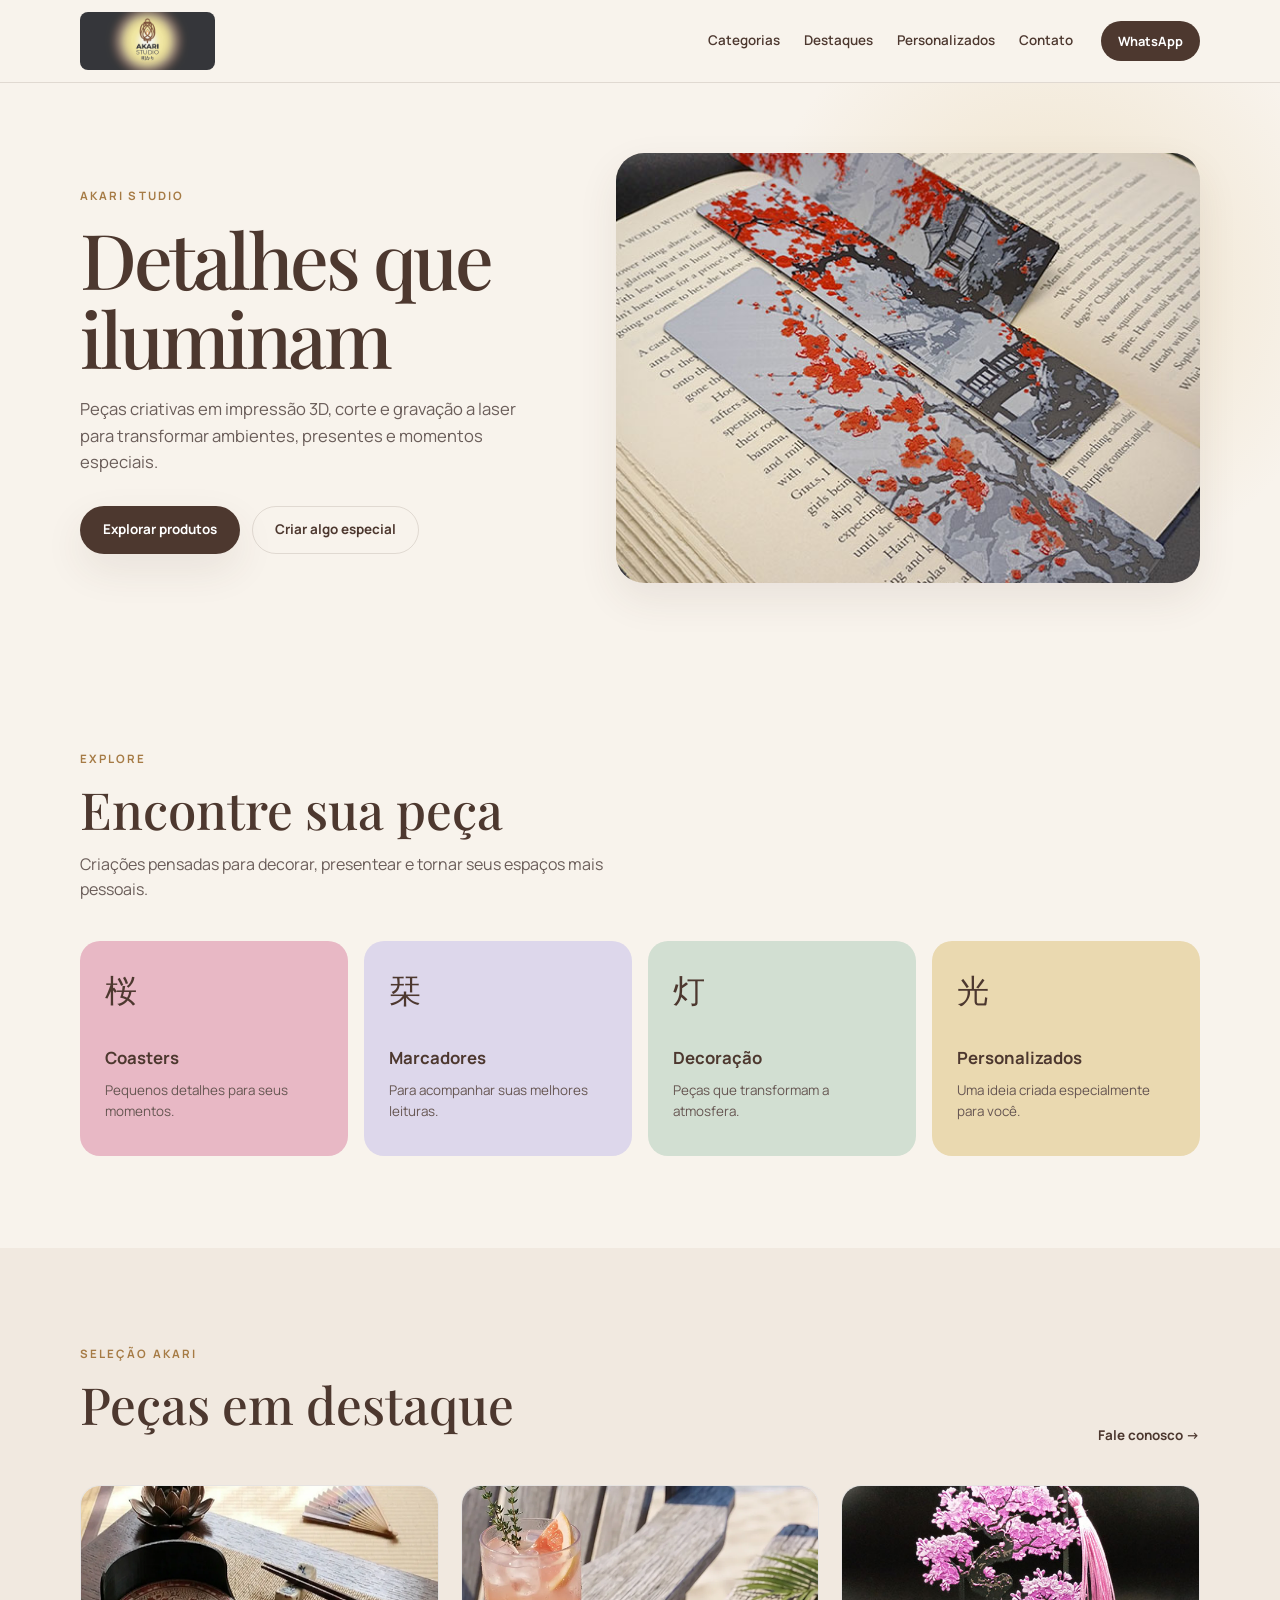
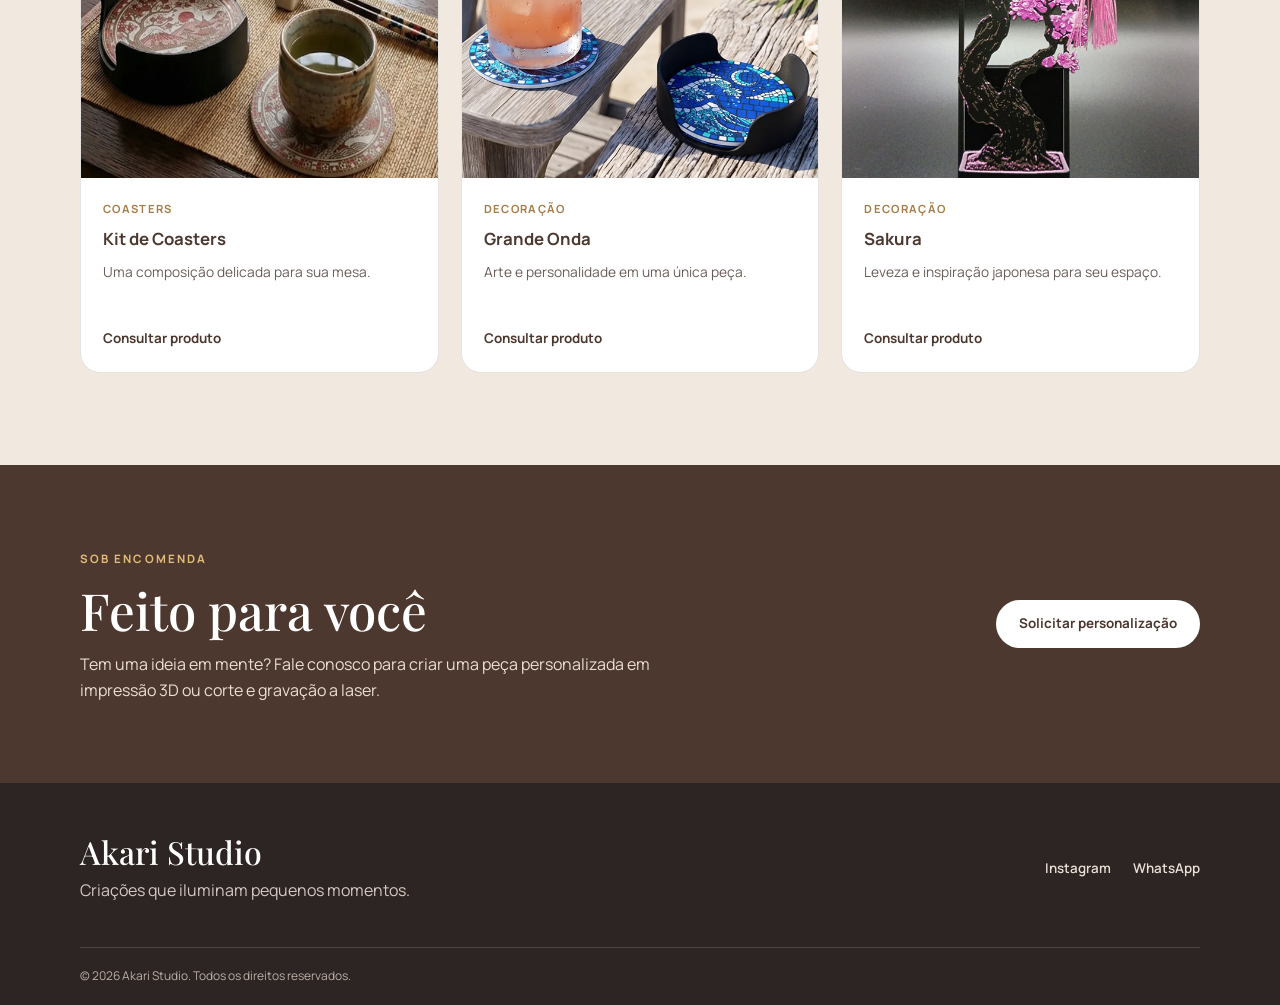
==== public/index.html @ 1013e0d3 "Organiza site na pasta public e configura publicação" ====
<!DOCTYPE html>
<html lang="pt-BR">
<head>
  <meta charset="UTF-8">
  <meta name="viewport" content="width=device-width, initial-scale=1.0">

  <title>Akari Studio | Impressão 3D e Corte a Laser</title>

  <meta
    name="description"
    content="Conheça a Akari Studio: peças criativas em impressão 3D, corte e gravação a laser para decorar, presentear e personalizar."
  >

  <link rel="stylesheet" href="css/style.css">
</head>

<body>
  <header class="site-header">
    <div class="container header-content">
      <a class="brand" href="index.html" aria-label="Página inicial da Akari Studio">
        <img
          src="assets/logo/Akari_Logo.jpg"
          alt="Akari Studio"
        >
      </a>

      <nav class="main-nav" aria-label="Navegação principal">
        <a href="#categorias">Categorias</a>
        <a href="#destaques">Destaques</a>
        <a href="#personalizados">Personalizados</a>
        <a href="#contato">Contato</a>
      </nav>

      <a
        class="header-whatsapp"
        href="https://wa.me/551151941220"
        target="_blank"
        rel="noopener noreferrer"
      >
        WhatsApp
      </a>
    </div>
  </header>

  <main>
    <section class="hero">
      <div class="container hero-content">
        <div class="hero-text">
          <span class="eyebrow">Akari Studio</span>

          <h1>Detalhes que iluminam</h1>

          <p>
            Peças criativas em impressão 3D, corte e gravação a laser
            para transformar ambientes, presentes e momentos especiais.
          </p>

          <div class="hero-actions">
            <a class="button button-primary" href="#destaques">
              Explorar produtos
            </a>

            <a class="button button-secondary" href="#personalizados">
              Criar algo especial
            </a>
          </div>
        </div>

        <div class="hero-image">
          <img
            src="assets/produtos/cherry-blossom-scenic-6.jpg"
            alt="Peça decorativa com inspiração em cerejeiras japonesas"
          >
        </div>
      </div>
    </section>

    <section class="section" id="categorias">
      <div class="container">
        <div class="section-heading">
          <span class="eyebrow">Explore</span>
          <h2>Encontre sua peça</h2>
          <p>
            Criações pensadas para decorar, presentear e tornar seus espaços
            mais pessoais.
          </p>
        </div>

        <div class="category-grid">
          <a class="category-card category-card-pink" href="#destaques">
            <span class="category-symbol">桜</span>
            <h3>Coasters</h3>
            <p>Pequenos detalhes para seus momentos.</p>
          </a>

          <a class="category-card category-card-lavender" href="#destaques">
            <span class="category-symbol">栞</span>
            <h3>Marcadores</h3>
            <p>Para acompanhar suas melhores leituras.</p>
          </a>

          <a class="category-card category-card-green" href="#destaques">
            <span class="category-symbol">灯</span>
            <h3>Decoração</h3>
            <p>Peças que transformam a atmosfera.</p>
          </a>

          <a class="category-card category-card-gold" href="#personalizados">
            <span class="category-symbol">光</span>
            <h3>Personalizados</h3>
            <p>Uma ideia criada especialmente para você.</p>
          </a>
        </div>
      </div>
    </section>

    <section class="section section-soft" id="destaques">
      <div class="container">
        <div class="section-heading section-heading-row">
          <div>
            <span class="eyebrow">Seleção Akari</span>
            <h2>Peças em destaque</h2>
          </div>

          <a class="text-link" href="#contato">
            Fale conosco →
          </a>
        </div>

        <div class="product-grid">
          <article class="product-card">
            <div class="product-image">
              <img
                src="assets/produtos/autumn-japanese-coaster-mosaic.png"
                alt="Kit de coasters com inspiração japonesa"
                loading="lazy"
              >
            </div>

            <div class="product-info">
              <span class="product-category">Coasters</span>
              <h3>Kit de Coasters</h3>
              <p>Uma composição delicada para sua mesa.</p>
              <a
                class="product-link"
                href="https://wa.me/551151941220?text=Olá!%20Gostaria%20de%20saber%20mais%20sobre%20o%20kit%20de%20coasters%20da%20Akari%20Studio."
                target="_blank"
                rel="noopener noreferrer"
              >
                Consultar produto
              </a>
            </div>
          </article>

          <article class="product-card">
            <div class="product-image">
              <img
                src="assets/produtos/grande-onda-mosaico.png"
                alt="Peça decorativa com inspiração em ondas japonesas"
                loading="lazy"
              >
            </div>

            <div class="product-info">
              <span class="product-category">Decoração</span>
              <h3>Grande Onda</h3>
              <p>Arte e personalidade em uma única peça.</p>
              <a
                class="product-link"
                href="https://wa.me/551151941220?text=Olá!%20Gostaria%20de%20saber%20mais%20sobre%20a%20peça%20Grande%20Onda."
                target="_blank"
                rel="noopener noreferrer"
              >
                Consultar produto
              </a>
            </div>
          </article>

          <article class="product-card">
            <div class="product-image">
              <img
                src="assets/produtos/sakura.jpg"
                alt="Peça decorativa com tema de sakura"
                loading="lazy"
              >
            </div>

            <div class="product-info">
              <span class="product-category">Decoração</span>
              <h3>Sakura</h3>
              <p>Leveza e inspiração japonesa para seu espaço.</p>
              <a
                class="product-link"
                href="https://wa.me/551151941220?text=Olá!%20Gostaria%20de%20saber%20mais%20sobre%20a%20peça%20Sakura."
                target="_blank"
                rel="noopener noreferrer"
              >
                Consultar produto
              </a>
            </div>
          </article>
        </div>
      </div>
    </section>

    <section class="custom-section" id="personalizados">
      <div class="container custom-content">
        <div>
          <span class="eyebrow">Sob encomenda</span>

          <h2>Feito para você</h2>

          <p>
            Tem uma ideia em mente? Fale conosco para criar uma peça
            personalizada em impressão 3D ou corte e gravação a laser.
          </p>
        </div>

        <a
          class="button button-light"
          href="https://wa.me/551151941220?text=Olá!%20Gostaria%20de%20solicitar%20uma%20peça%20personalizada."
          target="_blank"
          rel="noopener noreferrer"
        >
          Solicitar personalização
        </a>
      </div>
    </section>
  </main>

  <footer class="site-footer" id="contato">
    <div class="container footer-content">
      <div>
        <h2>Akari Studio</h2>
        <p>
          Criações que iluminam pequenos momentos.
        </p>
      </div>

      <div class="footer-links">
        <a
          href="https://www.instagram.com/akaristudio.br/"
          target="_blank"
          rel="noopener noreferrer"
        >
          Instagram
        </a>

        <a
          href="https://wa.me/551151941220"
          target="_blank"
          rel="noopener noreferrer"
        >
          WhatsApp
        </a>
      </div>
    </div>

    <div class="container footer-bottom">
      <p>© 2026 Akari Studio. Todos os direitos reservados.</p>
    </div>
  </footer>
</body>
</html>
---- public/css/style.css ----
@import url('https://fonts.googleapis.com/css2?family=Manrope:wght@400;500;600;700&family=Playfair+Display:wght@500;600&display=swap');

:root {
  --cream: #f8f3ec;
  --cream-dark: #eee4d8;
  --pink: #e8b8c5;
  --lavender: #ddd7eb;
  --green: #d2dfd2;
  --gold: #d5b46c;
  --brown: #4d382f;
  --graphite: #29272b;
  --white: #ffffff;
  --border: rgba(77, 56, 47, 0.14);
  --shadow: 0 16px 40px rgba(77, 56, 47, 0.09);
}

* {
  box-sizing: border-box;
}

html {
  scroll-behavior: smooth;
}

body {
  margin: 0;
  color: var(--graphite);
  background: var(--cream);
  font-family: "Manrope", Arial, sans-serif;
  line-height: 1.6;
}

img {
  display: block;
  max-width: 100%;
}

a {
  color: inherit;
}

.container {
  width: min(1120px, calc(100% - 40px));
  margin: 0 auto;
}

.site-header {
  position: sticky;
  top: 0;
  z-index: 10;
  border-bottom: 1px solid var(--border);
  background: rgba(248, 243, 236, 0.94);
  backdrop-filter: blur(12px);
}

.header-content {
  display: flex;
  min-height: 82px;
  align-items: center;
  justify-content: space-between;
  gap: 28px;
}

.brand {
  display: inline-flex;
  width: 135px;
  overflow: hidden;
  border-radius: 8px;
  text-decoration: none;
}

.brand img {
  width: 100%;
  height: 58px;
  object-fit: cover;
}

.main-nav {
  display: flex;
  align-items: center;
  gap: 24px;
  margin-left: auto;
}

.main-nav a,
.footer-links a {
  color: var(--brown);
  font-size: 0.84rem;
  font-weight: 600;
  text-decoration: none;
}

.main-nav a:hover,
.footer-links a:hover,
.text-link:hover,
.product-link:hover {
  color: #9b6c3a;
}

.header-whatsapp {
  padding: 10px 17px;
  border-radius: 999px;
  background: var(--brown);
  color: var(--white);
  font-size: 0.8rem;
  font-weight: 700;
  text-decoration: none;
}

.hero {
  padding: 70px 0;
  background:
    radial-gradient(circle at 82% 35%, rgba(213, 180, 108, 0.28), transparent 27%),
    var(--cream);
}

.hero-content {
  display: grid;
  grid-template-columns: 0.9fr 1.1fr;
  align-items: center;
  gap: 58px;
}

.hero-text {
  max-width: 500px;
}

.eyebrow {
  display: inline-block;
  margin-bottom: 14px;
  color: #a67b45;
  font-size: 0.72rem;
  font-weight: 700;
  letter-spacing: 0.18em;
  text-transform: uppercase;
}

h1,
h2,
h3,
p {
  margin-top: 0;
}

h1,
h2 {
  color: var(--brown);
  font-family: "Playfair Display", Georgia, serif;
  font-weight: 500;
}

h1 {
  margin-bottom: 20px;
  font-size: clamp(2.8rem, 6vw, 5.6rem);
  line-height: 1.02;
  letter-spacing: -0.045em;
}

h2 {
  margin-bottom: 14px;
  font-size: clamp(2rem, 4vw, 3.3rem);
  line-height: 1.08;
}

h3 {
  color: var(--brown);
  font-size: 1.05rem;
}

.hero-text > p {
  max-width: 460px;
  margin-bottom: 30px;
  color: #6a5d59;
  font-size: 1.04rem;
}

.hero-actions {
  display: flex;
  flex-wrap: wrap;
  gap: 12px;
}

.button {
  display: inline-flex;
  min-height: 48px;
  align-items: center;
  justify-content: center;
  padding: 12px 22px;
  border: 1px solid transparent;
  border-radius: 999px;
  font-size: 0.84rem;
  font-weight: 700;
  text-decoration: none;
  transition: 0.2s ease;
}

.button:hover {
  transform: translateY(-2px);
}

.button-primary {
  background: var(--brown);
  box-shadow: var(--shadow);
  color: var(--white);
}

.button-primary:hover {
  background: #392820;
}

.button-secondary {
  border-color: var(--border);
  color: var(--brown);
}

.button-secondary:hover {
  background: var(--white);
}

.hero-image {
  min-height: 430px;
  overflow: hidden;
  border-radius: 28px;
  background: var(--cream-dark);
  box-shadow: var(--shadow);
}

.hero-image img {
  width: 100%;
  height: 430px;
  object-fit: cover;
}

.section {
  padding: 92px 0;
}

.section-soft {
  background: #f1e9e0;
}

.section-heading {
  max-width: 560px;
  margin-bottom: 38px;
}

.section-heading p {
  color: #6a5d59;
}

.section-heading-row {
  display: flex;
  align-items: end;
  justify-content: space-between;
  gap: 20px;
  max-width: none;
}

.text-link,
.product-link {
  color: var(--brown);
  font-size: 0.84rem;
  font-weight: 700;
  text-decoration: none;
}

.category-grid {
  display: grid;
  grid-template-columns: repeat(4, 1fr);
  gap: 16px;
}

.category-card {
  min-height: 215px;
  padding: 25px;
  border-radius: 20px;
  text-decoration: none;
  transition: transform 0.2s ease;
}

.category-card:hover {
  transform: translateY(-5px);
}

.category-card-pink {
  background: var(--pink);
}

.category-card-lavender {
  background: var(--lavender);
}

.category-card-green {
  background: var(--green);
}

.category-card-gold {
  background: #ead9b0;
}

.category-symbol {
  display: block;
  margin-bottom: 28px;
  color: var(--brown);
  font-family: Georgia, serif;
  font-size: 2rem;
}

.category-card h3 {
  margin-bottom: 8px;
}

.category-card p {
  margin-bottom: 0;
  color: #665652;
  font-size: 0.84rem;
}

.product-grid {
  display: grid;
  grid-template-columns: repeat(3, 1fr);
  gap: 22px;
}

.product-card {
  overflow: hidden;
  border: 1px solid var(--border);
  border-radius: 20px;
  background: var(--white);
}

.product-image {
  aspect-ratio: 1 / 0.82;
  overflow: hidden;
  background: var(--cream-dark);
}

.product-image img {
  width: 100%;
  height: 100%;
  object-fit: cover;
  transition: transform 0.35s ease;
}

.product-card:hover .product-image img {
  transform: scale(1.04);
}

.product-info {
  padding: 22px;
}

.product-category {
  display: block;
  margin-bottom: 8px;
  color: #a67b45;
  font-size: 0.7rem;
  font-weight: 700;
  letter-spacing: 0.12em;
  text-transform: uppercase;
}

.product-info h3 {
  margin-bottom: 8px;
}

.product-info p {
  min-height: 50px;
  color: #6a5d59;
  font-size: 0.86rem;
}

.custom-section {
  padding: 80px 0;
  background: var(--brown);
  color: var(--white);
}

.custom-content {
  display: flex;
  align-items: center;
  justify-content: space-between;
  gap: 32px;
}

.custom-section h2 {
  color: var(--white);
}

.custom-section p {
  max-width: 580px;
  margin-bottom: 0;
  color: #eaded5;
}

.custom-section .eyebrow {
  color: #e2bd78;
}

.button-light {
  flex-shrink: 0;
  background: var(--white);
  color: var(--brown);
}

.button-light:hover {
  background: var(--cream);
}

.site-footer {
  padding: 52px 0 20px;
  background: #2c2523;
  color: var(--white);
}

.footer-content {
  display: flex;
  justify-content: space-between;
  gap: 30px;
}

.footer-content h2 {
  margin-bottom: 8px;
  color: var(--white);
  font-size: 2rem;
}

.footer-content p {
  margin-bottom: 0;
  color: #d6c8c2;
}

.footer-links {
  display: flex;
  align-items: center;
  gap: 22px;
}

.footer-links a {
  color: #eaded5;
}

.footer-bottom {
  margin-top: 44px;
  padding-top: 18px;
  border-top: 1px solid rgba(255, 255, 255, 0.15);
}

.footer-bottom p {
  margin-bottom: 0;
  color: #bcaea8;
  font-size: 0.75rem;
}

@media (max-width: 800px) {
  .main-nav {
    display: none;
  }

  .hero {
    padding: 45px 0 60px;
  }

  .hero-content {
    grid-template-columns: 1fr;
    gap: 34px;
  }

  .hero-text {
    max-width: none;
  }

  h1 {
    font-size: 3.5rem;
  }

  .hero-image,
  .hero-image img {
    min-height: 300px;
    height: 300px;
  }

  .category-grid {
    grid-template-columns: repeat(2, 1fr);
  }

  .product-grid {
    grid-template-columns: 1fr;
  }

  .custom-content,
  .footer-content {
    align-items: flex-start;
    flex-direction: column;
  }

  .footer-links {
    flex-direction: column;
    align-items: flex-start;
  }
}

@media (max-width: 480px) {
  .container {
    width: min(100% - 28px, 1120px);
  }

  .header-content {
    min-height: 70px;
  }

  .brand {
    width: 115px;
  }

  .brand img {
    height: 50px;
  }

  .header-whatsapp {
    padding: 9px 12px;
    font-size: 0.72rem;
  }

  h1 {
    font-size: 3rem;
  }

  .hero-actions,
  .hero-actions .button {
    width: 100%;
  }

  .section {
    padding: 65px 0;
  }

  .section-heading-row {
    display: block;
  }

  .section-heading-row .text-link {
    display: inline-block;
    margin-top: 5px;
  }

  .category-grid {
    grid-template-columns: 1fr;
  }

  .custom-section {
    padding: 60px 0;
  }

  .custom-section .button {
    width: 100%;
  }
}
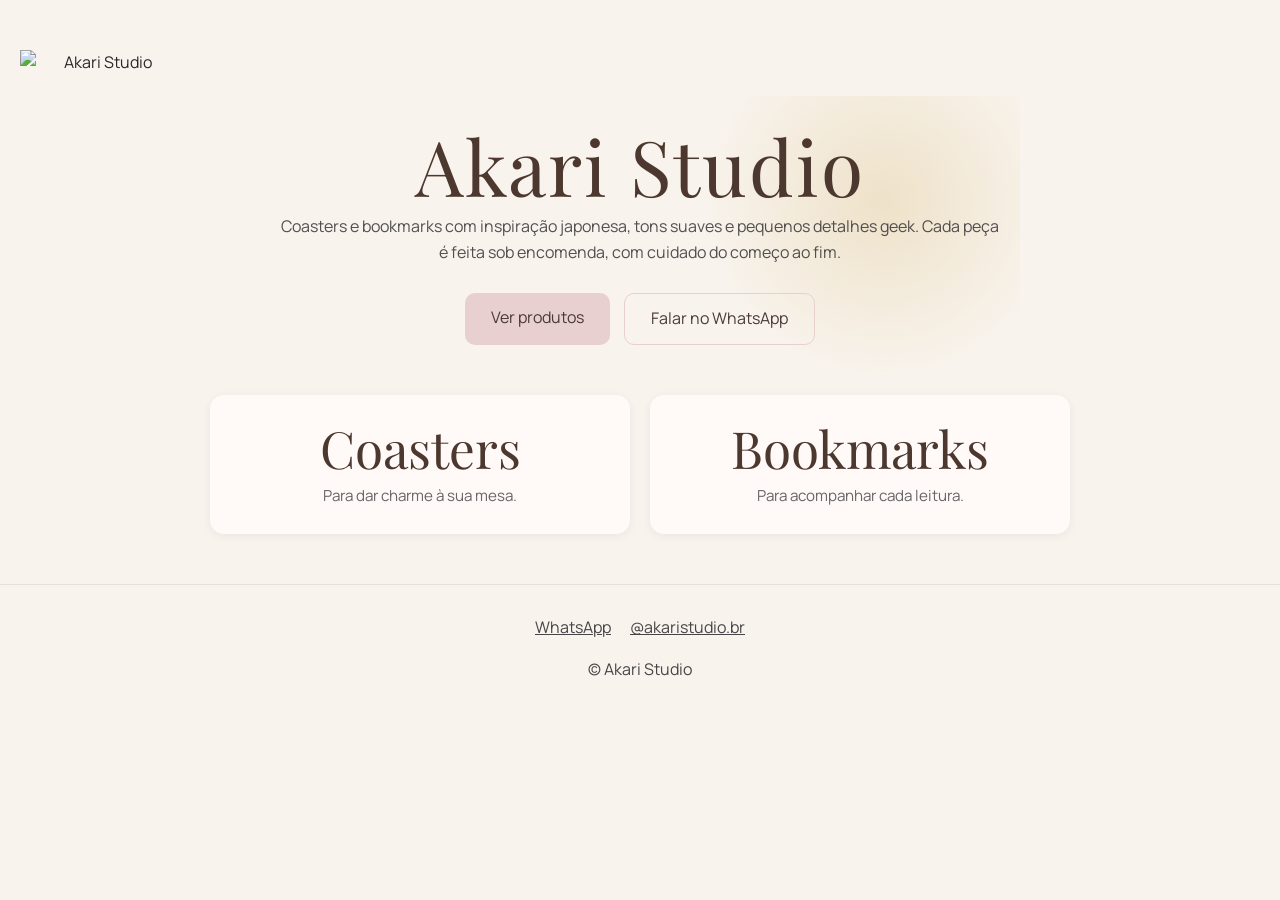
==== commit e85d3ff0: "Atualiza pagina inicial" ====
--- a/public/index.html
+++ b/public/index.html
@@ -3,262 +3,60 @@
 <head>
   <meta charset="UTF-8">
   <meta name="viewport" content="width=device-width, initial-scale=1.0">
-
-  <title>Akari Studio | Impressão 3D e Corte a Laser</title>
-
-  <meta
-    name="description"
-    content="Conheça a Akari Studio: peças criativas em impressão 3D, corte e gravação a laser para decorar, presentear e personalizar."
-  >
-
+  <title>Akari Studio | Coasters e Bookmarks</title>
+  <meta name="description" content="Coasters e bookmarks feitos sob encomenda, com inspiração japonesa e detalhes geek.">
   <link rel="stylesheet" href="css/style.css">
+  <style>
+    .topo { text-align: center; padding: 50px 20px 20px; }
+    .topo img { max-width: 160px; height: auto; }
+    .hero { max-width: 760px; margin: 0 auto; text-align: center; padding: 30px 20px 50px; }
+    .hero h1 { font-weight: 300; letter-spacing: 2px; margin-bottom: 10px; }
+    .hero p { opacity: .8; line-height: 1.6; }
+    .botoes { display: flex; gap: 14px; justify-content: center; flex-wrap: wrap; margin-top: 28px; }
+    .botoes a { padding: 12px 26px; border-radius: 10px; text-decoration: none; color: #4a3a3a; background: #e8cfd0; }
+    .botoes a.sec { background: transparent; border: 1px solid #e8cfd0; }
+    .botoes a:hover { background: #dfbcbd; }
+    .destaques { max-width: 900px; margin: 0 auto; padding: 0 20px 50px; display: grid; grid-template-columns: repeat(auto-fit, minmax(240px, 1fr)); gap: 20px; }
+    .destaques a { display: block; background: #fffaf7; border-radius: 14px; padding: 26px; text-align: center; text-decoration: none; color: inherit; box-shadow: 0 2px 10px rgba(0,0,0,.06); }
+    .destaques h2 { font-weight: 300; margin: 0 0 8px; }
+    .destaques p { margin: 0; opacity: .7; font-size: .95rem; }
+    footer { text-align: center; padding: 30px 20px; border-top: 1px solid #e6dcd8; opacity: .85; }
+    footer a { color: inherit; margin: 0 8px; }
+  </style>
 </head>
-
 <body>
-  <header class="site-header">
-    <div class="container header-content">
-      <a class="brand" href="index.html" aria-label="Página inicial da Akari Studio">
-        <img
-          src="assets/logo/Akari_Logo.jpg"
-          alt="Akari Studio"
-        >
-      </a>
-
-      <nav class="main-nav" aria-label="Navegação principal">
-        <a href="#categorias">Categorias</a>
-        <a href="#destaques">Destaques</a>
-        <a href="#personalizados">Personalizados</a>
-        <a href="#contato">Contato</a>
-      </nav>
-
-      <a
-        class="header-whatsapp"
-        href="https://wa.me/551151941220"
-        target="_blank"
-        rel="noopener noreferrer"
-      >
-        WhatsApp
-      </a>
-    </div>
+  <header class="topo">
+    <img src="assets/logo/logo.jpg" alt="Akari Studio">
   </header>
 
   <main>
     <section class="hero">
-      <div class="container hero-content">
-        <div class="hero-text">
-          <span class="eyebrow">Akari Studio</span>
-
-          <h1>Detalhes que iluminam</h1>
-
-          <p>
-            Peças criativas em impressão 3D, corte e gravação a laser
-            para transformar ambientes, presentes e momentos especiais.
-          </p>
-
-          <div class="hero-actions">
-            <a class="button button-primary" href="#destaques">
-              Explorar produtos
-            </a>
-
-            <a class="button button-secondary" href="#personalizados">
-              Criar algo especial
-            </a>
-          </div>
-        </div>
-
-        <div class="hero-image">
-          <img
-            src="assets/produtos/cherry-blossom-scenic-6.jpg"
-            alt="Peça decorativa com inspiração em cerejeiras japonesas"
-          >
-        </div>
+      <h1>Akari Studio</h1>
+      <p>Coasters e bookmarks com inspiração japonesa, tons suaves e pequenos detalhes geek. Cada peça é feita sob encomenda, com cuidado do começo ao fim.</p>
+      <div class="botoes">
+        <a href="produtos.html">Ver produtos</a>
+        <a class="sec" href="https://wa.me/551151941220" target="_blank" rel="noopener">Falar no WhatsApp</a>
       </div>
     </section>
 
-    <section class="section" id="categorias">
-      <div class="container">
-        <div class="section-heading">
-          <span class="eyebrow">Explore</span>
-          <h2>Encontre sua peça</h2>
-          <p>
-            Criações pensadas para decorar, presentear e tornar seus espaços
-            mais pessoais.
-          </p>
-        </div>
-
-        <div class="category-grid">
-          <a class="category-card category-card-pink" href="#destaques">
-            <span class="category-symbol">桜</span>
-            <h3>Coasters</h3>
-            <p>Pequenos detalhes para seus momentos.</p>
-          </a>
-
-          <a class="category-card category-card-lavender" href="#destaques">
-            <span class="category-symbol">栞</span>
-            <h3>Marcadores</h3>
-            <p>Para acompanhar suas melhores leituras.</p>
-          </a>
-
-          <a class="category-card category-card-green" href="#destaques">
-            <span class="category-symbol">灯</span>
-            <h3>Decoração</h3>
-            <p>Peças que transformam a atmosfera.</p>
-          </a>
-
-          <a class="category-card category-card-gold" href="#personalizados">
-            <span class="category-symbol">光</span>
-            <h3>Personalizados</h3>
-            <p>Uma ideia criada especialmente para você.</p>
-          </a>
-        </div>
-      </div>
-    </section>
-
-    <section class="section section-soft" id="destaques">
-      <div class="container">
-        <div class="section-heading section-heading-row">
-          <div>
-            <span class="eyebrow">Seleção Akari</span>
-            <h2>Peças em destaque</h2>
-          </div>
-
-          <a class="text-link" href="#contato">
-            Fale conosco →
-          </a>
-        </div>
-
-        <div class="product-grid">
-          <article class="product-card">
-            <div class="product-image">
-              <img
-                src="assets/produtos/autumn-japanese-coaster-mosaic.png"
-                alt="Kit de coasters com inspiração japonesa"
-                loading="lazy"
-              >
-            </div>
-
-            <div class="product-info">
-              <span class="product-category">Coasters</span>
-              <h3>Kit de Coasters</h3>
-              <p>Uma composição delicada para sua mesa.</p>
-              <a
-                class="product-link"
-                href="https://wa.me/551151941220?text=Olá!%20Gostaria%20de%20saber%20mais%20sobre%20o%20kit%20de%20coasters%20da%20Akari%20Studio."
-                target="_blank"
-                rel="noopener noreferrer"
-              >
-                Consultar produto
-              </a>
-            </div>
-          </article>
-
-          <article class="product-card">
-            <div class="product-image">
-              <img
-                src="assets/produtos/grande-onda-mosaico.png"
-                alt="Peça decorativa com inspiração em ondas japonesas"
-                loading="lazy"
-              >
-            </div>
-
-            <div class="product-info">
-              <span class="product-category">Decoração</span>
-              <h3>Grande Onda</h3>
-              <p>Arte e personalidade em uma única peça.</p>
-              <a
-                class="product-link"
-                href="https://wa.me/551151941220?text=Olá!%20Gostaria%20de%20saber%20mais%20sobre%20a%20peça%20Grande%20Onda."
-                target="_blank"
-                rel="noopener noreferrer"
-              >
-                Consultar produto
-              </a>
-            </div>
-          </article>
-
-          <article class="product-card">
-            <div class="product-image">
-              <img
-                src="assets/produtos/sakura.jpg"
-                alt="Peça decorativa com tema de sakura"
-                loading="lazy"
-              >
-            </div>
-
-            <div class="product-info">
-              <span class="product-category">Decoração</span>
-              <h3>Sakura</h3>
-              <p>Leveza e inspiração japonesa para seu espaço.</p>
-              <a
-                class="product-link"
-                href="https://wa.me/551151941220?text=Olá!%20Gostaria%20de%20saber%20mais%20sobre%20a%20peça%20Sakura."
-                target="_blank"
-                rel="noopener noreferrer"
-              >
-                Consultar produto
-              </a>
-            </div>
-          </article>
-        </div>
-      </div>
-    </section>
-
-    <section class="custom-section" id="personalizados">
-      <div class="container custom-content">
-        <div>
-          <span class="eyebrow">Sob encomenda</span>
-
-          <h2>Feito para você</h2>
-
-          <p>
-            Tem uma ideia em mente? Fale conosco para criar uma peça
-            personalizada em impressão 3D ou corte e gravação a laser.
-          </p>
-        </div>
-
-        <a
-          class="button button-light"
-          href="https://wa.me/551151941220?text=Olá!%20Gostaria%20de%20solicitar%20uma%20peça%20personalizada."
-          target="_blank"
-          rel="noopener noreferrer"
-        >
-          Solicitar personalização
-        </a>
-      </div>
+    <section class="destaques">
+      <a href="produtos.html#grade-coasters">
+        <h2>Coasters</h2>
+        <p>Para dar charme à sua mesa.</p>
+      </a>
+      <a href="produtos.html#grade-bookmarks">
+        <h2>Bookmarks</h2>
+        <p>Para acompanhar cada leitura.</p>
+      </a>
     </section>
   </main>
 
-  <footer class="site-footer" id="contato">
-    <div class="container footer-content">
-      <div>
-        <h2>Akari Studio</h2>
-        <p>
-          Criações que iluminam pequenos momentos.
-        </p>
-      </div>
-
-      <div class="footer-links">
-        <a
-          href="https://www.instagram.com/akaristudio.br/"
-          target="_blank"
-          rel="noopener noreferrer"
-        >
-          Instagram
-        </a>
-
-        <a
-          href="https://wa.me/551151941220"
-          target="_blank"
-          rel="noopener noreferrer"
-        >
-          WhatsApp
-        </a>
-      </div>
-    </div>
-
-    <div class="container footer-bottom">
-      <p>© 2026 Akari Studio. Todos os direitos reservados.</p>
-    </div>
+  <footer>
+    <p>
+      <a href="https://wa.me/551151941220" target="_blank" rel="noopener">WhatsApp</a>
+      <a href="https://instagram.com/akaristudio.br" target="_blank" rel="noopener">@akaristudio.br</a>
+    </p>
+    <p>© Akari Studio</p>
   </footer>
 </body>
 </html>
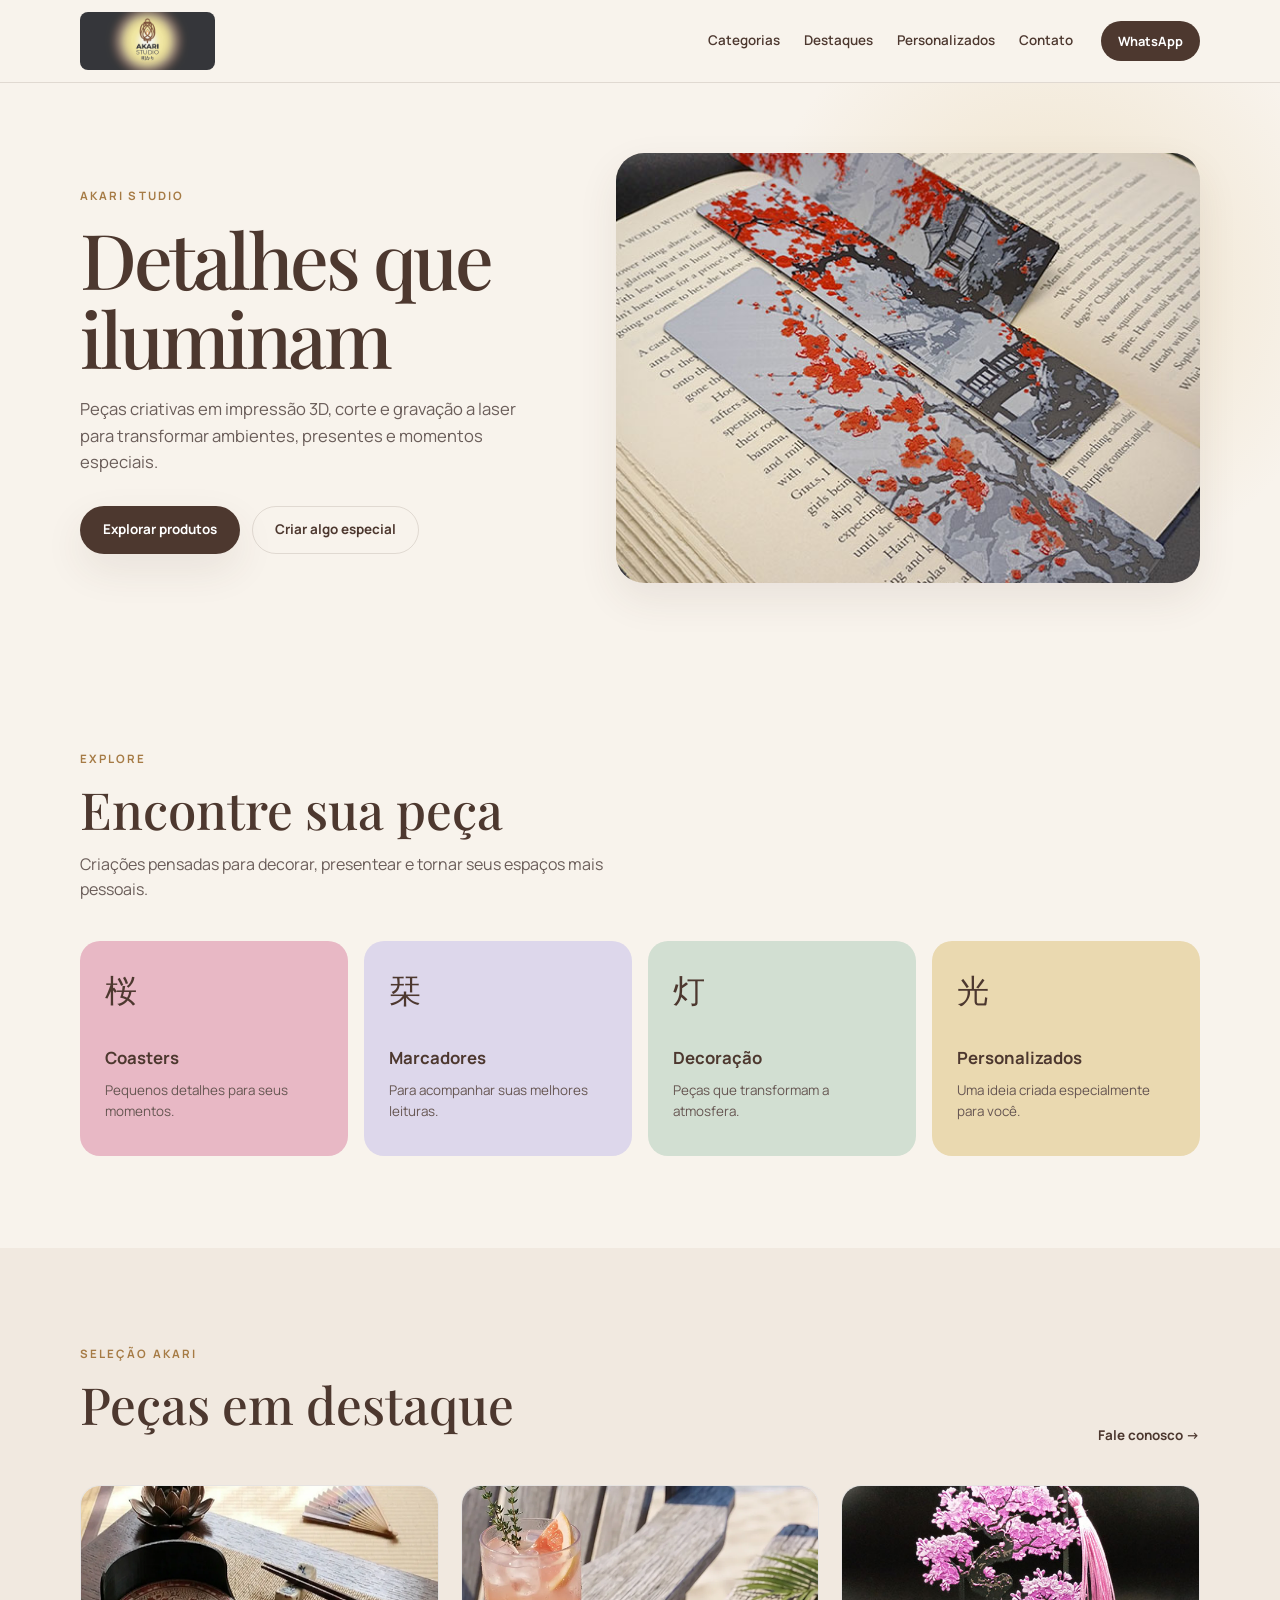
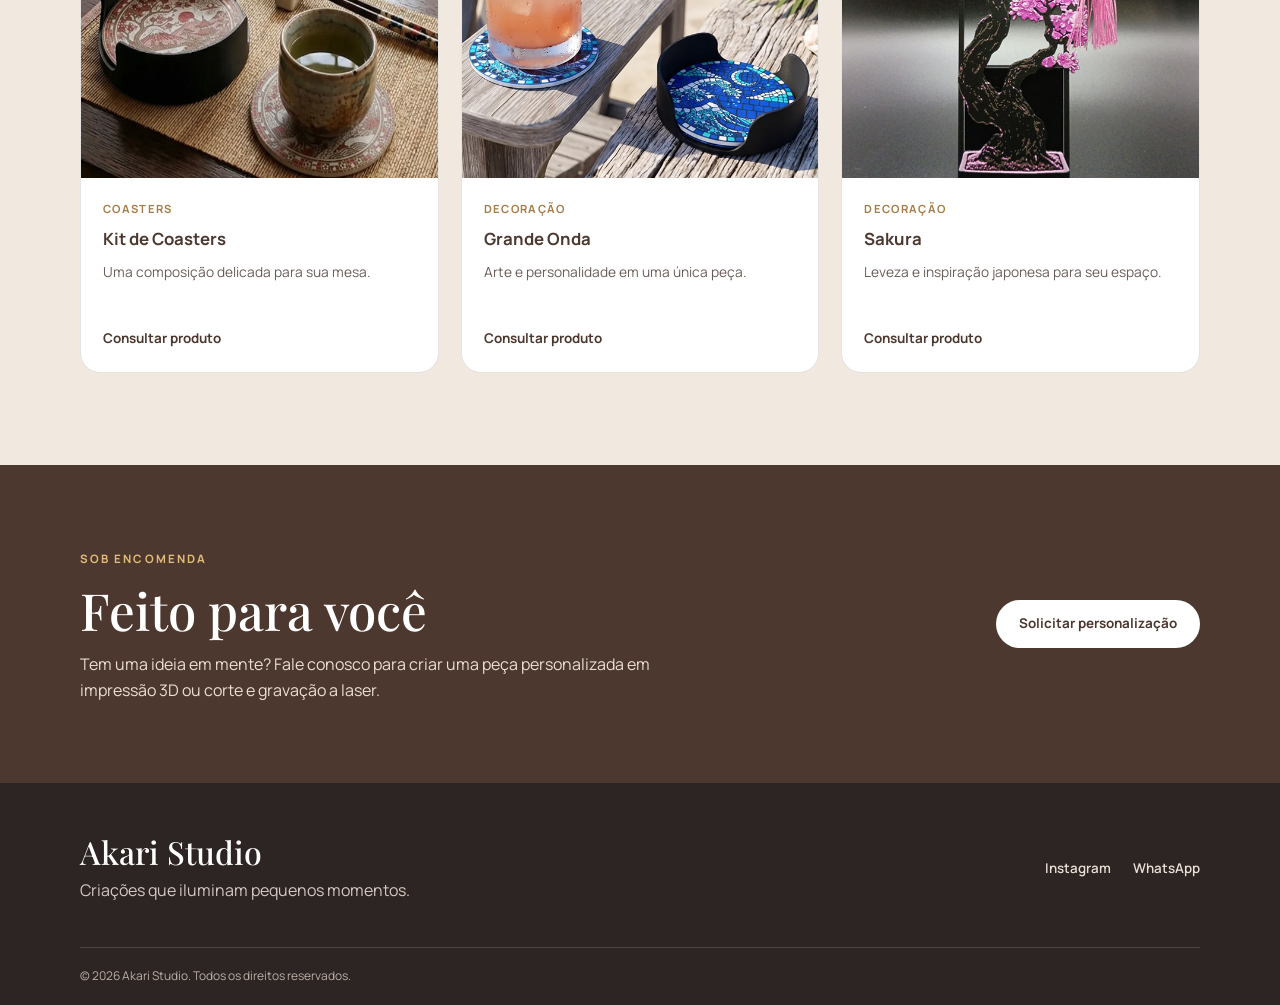
==== commit 31cbfc8b: "Corrige caminhos das imagens da página inicial" ====
--- a/public/index.html
+++ b/public/index.html
@@ -3,60 +3,262 @@
 <head>
   <meta charset="UTF-8">
   <meta name="viewport" content="width=device-width, initial-scale=1.0">
-  <title>Akari Studio | Coasters e Bookmarks</title>
-  <meta name="description" content="Coasters e bookmarks feitos sob encomenda, com inspiração japonesa e detalhes geek.">
+
+  <title>Akari Studio | Impressão 3D e Corte a Laser</title>
+
+  <meta
+    name="description"
+    content="Conheça a Akari Studio: peças criativas em impressão 3D, corte e gravação a laser para decorar, presentear e personalizar."
+  >
+
   <link rel="stylesheet" href="css/style.css">
-  <style>
-    .topo { text-align: center; padding: 50px 20px 20px; }
-    .topo img { max-width: 160px; height: auto; }
-    .hero { max-width: 760px; margin: 0 auto; text-align: center; padding: 30px 20px 50px; }
-    .hero h1 { font-weight: 300; letter-spacing: 2px; margin-bottom: 10px; }
-    .hero p { opacity: .8; line-height: 1.6; }
-    .botoes { display: flex; gap: 14px; justify-content: center; flex-wrap: wrap; margin-top: 28px; }
-    .botoes a { padding: 12px 26px; border-radius: 10px; text-decoration: none; color: #4a3a3a; background: #e8cfd0; }
-    .botoes a.sec { background: transparent; border: 1px solid #e8cfd0; }
-    .botoes a:hover { background: #dfbcbd; }
-    .destaques { max-width: 900px; margin: 0 auto; padding: 0 20px 50px; display: grid; grid-template-columns: repeat(auto-fit, minmax(240px, 1fr)); gap: 20px; }
-    .destaques a { display: block; background: #fffaf7; border-radius: 14px; padding: 26px; text-align: center; text-decoration: none; color: inherit; box-shadow: 0 2px 10px rgba(0,0,0,.06); }
-    .destaques h2 { font-weight: 300; margin: 0 0 8px; }
-    .destaques p { margin: 0; opacity: .7; font-size: .95rem; }
-    footer { text-align: center; padding: 30px 20px; border-top: 1px solid #e6dcd8; opacity: .85; }
-    footer a { color: inherit; margin: 0 8px; }
-  </style>
 </head>
+
 <body>
-  <header class="topo">
-    <img src="assets/logo/logo.jpg" alt="Akari Studio">
+  <header class="site-header">
+    <div class="container header-content">
+      <a class="brand" href="index.html" aria-label="Página inicial da Akari Studio">
+        <img
+          src="assets/logo/Akari_Logo.jpg"
+          alt="Akari Studio"
+        >
+      </a>
+
+      <nav class="main-nav" aria-label="Navegação principal">
+        <a href="#categorias">Categorias</a>
+        <a href="#destaques">Destaques</a>
+        <a href="#personalizados">Personalizados</a>
+        <a href="#contato">Contato</a>
+      </nav>
+
+      <a
+        class="header-whatsapp"
+        href="https://wa.me/551151941220"
+        target="_blank"
+        rel="noopener noreferrer"
+      >
+        WhatsApp
+      </a>
+    </div>
   </header>
 
   <main>
     <section class="hero">
-      <h1>Akari Studio</h1>
-      <p>Coasters e bookmarks com inspiração japonesa, tons suaves e pequenos detalhes geek. Cada peça é feita sob encomenda, com cuidado do começo ao fim.</p>
-      <div class="botoes">
-        <a href="produtos.html">Ver produtos</a>
-        <a class="sec" href="https://wa.me/551151941220" target="_blank" rel="noopener">Falar no WhatsApp</a>
-      </div>
-    </section>
-
-    <section class="destaques">
-      <a href="produtos.html#grade-coasters">
-        <h2>Coasters</h2>
-        <p>Para dar charme à sua mesa.</p>
-      </a>
-      <a href="produtos.html#grade-bookmarks">
-        <h2>Bookmarks</h2>
-        <p>Para acompanhar cada leitura.</p>
-      </a>
+      <div class="container hero-content">
+        <div class="hero-text">
+          <span class="eyebrow">Akari Studio</span>
+
+          <h1>Detalhes que iluminam</h1>
+
+          <p>
+            Peças criativas em impressão 3D, corte e gravação a laser
+            para transformar ambientes, presentes e momentos especiais.
+          </p>
+
+          <div class="hero-actions">
+            <a class="button button-primary" href="#destaques">
+              Explorar produtos
+            </a>
+
+            <a class="button button-secondary" href="#personalizados">
+              Criar algo especial
+            </a>
+          </div>
+        </div>
+
+        <div class="hero-image">
+          <img
+            src="assets/produtos/bookmarks/cherry-blossom-scenic-set6.jpg"
+            alt="Peça decorativa com inspiração em cerejeiras japonesas"
+          >
+        </div>
+      </div>
+    </section>
+
+    <section class="section" id="categorias">
+      <div class="container">
+        <div class="section-heading">
+          <span class="eyebrow">Explore</span>
+          <h2>Encontre sua peça</h2>
+          <p>
+            Criações pensadas para decorar, presentear e tornar seus espaços
+            mais pessoais.
+          </p>
+        </div>
+
+        <div class="category-grid">
+          <a class="category-card category-card-pink" href="#destaques">
+            <span class="category-symbol">桜</span>
+            <h3>Coasters</h3>
+            <p>Pequenos detalhes para seus momentos.</p>
+          </a>
+
+          <a class="category-card category-card-lavender" href="#destaques">
+            <span class="category-symbol">栞</span>
+            <h3>Marcadores</h3>
+            <p>Para acompanhar suas melhores leituras.</p>
+          </a>
+
+          <a class="category-card category-card-green" href="#destaques">
+            <span class="category-symbol">灯</span>
+            <h3>Decoração</h3>
+            <p>Peças que transformam a atmosfera.</p>
+          </a>
+
+          <a class="category-card category-card-gold" href="#personalizados">
+            <span class="category-symbol">光</span>
+            <h3>Personalizados</h3>
+            <p>Uma ideia criada especialmente para você.</p>
+          </a>
+        </div>
+      </div>
+    </section>
+
+    <section class="section section-soft" id="destaques">
+      <div class="container">
+        <div class="section-heading section-heading-row">
+          <div>
+            <span class="eyebrow">Seleção Akari</span>
+            <h2>Peças em destaque</h2>
+          </div>
+
+          <a class="text-link" href="#contato">
+            Fale conosco →
+          </a>
+        </div>
+
+        <div class="product-grid">
+          <article class="product-card">
+            <div class="product-image">
+              <img
+                src="assets/produtos/coasters/autumn-japanese-coaster-mosaic.png"
+                alt="Kit de coasters com inspiração japonesa"
+                loading="lazy"
+              >
+            </div>
+
+            <div class="product-info">
+              <span class="product-category">Coasters</span>
+              <h3>Kit de Coasters</h3>
+              <p>Uma composição delicada para sua mesa.</p>
+              <a
+                class="product-link"
+                href="https://wa.me/551151941220?text=Olá!%20Gostaria%20de%20saber%20mais%20sobre%20o%20kit%20de%20coasters%20da%20Akari%20Studio."
+                target="_blank"
+                rel="noopener noreferrer"
+              >
+                Consultar produto
+              </a>
+            </div>
+          </article>
+
+          <article class="product-card">
+            <div class="product-image">
+              <img
+                src="assets/produtos/coasters/grande-onda-mosaico.png"
+                alt="Peça decorativa com inspiração em ondas japonesas"
+                loading="lazy"
+              >
+            </div>
+
+            <div class="product-info">
+              <span class="product-category">Decoração</span>
+              <h3>Grande Onda</h3>
+              <p>Arte e personalidade em uma única peça.</p>
+              <a
+                class="product-link"
+                href="https://wa.me/551151941220?text=Olá!%20Gostaria%20de%20saber%20mais%20sobre%20a%20peça%20Grande%20Onda."
+                target="_blank"
+                rel="noopener noreferrer"
+              >
+                Consultar produto
+              </a>
+            </div>
+          </article>
+
+          <article class="product-card">
+            <div class="product-image">
+              <img
+                src="assets/produtos/bookmarks/sakura.jpg"
+                alt="Peça decorativa com tema de sakura"
+                loading="lazy"
+              >
+            </div>
+
+            <div class="product-info">
+              <span class="product-category">Decoração</span>
+              <h3>Sakura</h3>
+              <p>Leveza e inspiração japonesa para seu espaço.</p>
+              <a
+                class="product-link"
+                href="https://wa.me/551151941220?text=Olá!%20Gostaria%20de%20saber%20mais%20sobre%20a%20peça%20Sakura."
+                target="_blank"
+                rel="noopener noreferrer"
+              >
+                Consultar produto
+              </a>
+            </div>
+          </article>
+        </div>
+      </div>
+    </section>
+
+    <section class="custom-section" id="personalizados">
+      <div class="container custom-content">
+        <div>
+          <span class="eyebrow">Sob encomenda</span>
+
+          <h2>Feito para você</h2>
+
+          <p>
+            Tem uma ideia em mente? Fale conosco para criar uma peça
+            personalizada em impressão 3D ou corte e gravação a laser.
+          </p>
+        </div>
+
+        <a
+          class="button button-light"
+          href="https://wa.me/551151941220?text=Olá!%20Gostaria%20de%20solicitar%20uma%20peça%20personalizada."
+          target="_blank"
+          rel="noopener noreferrer"
+        >
+          Solicitar personalização
+        </a>
+      </div>
     </section>
   </main>
 
-  <footer>
-    <p>
-      <a href="https://wa.me/551151941220" target="_blank" rel="noopener">WhatsApp</a>
-      <a href="https://instagram.com/akaristudio.br" target="_blank" rel="noopener">@akaristudio.br</a>
-    </p>
-    <p>© Akari Studio</p>
+  <footer class="site-footer" id="contato">
+    <div class="container footer-content">
+      <div>
+        <h2>Akari Studio</h2>
+        <p>
+          Criações que iluminam pequenos momentos.
+        </p>
+      </div>
+
+      <div class="footer-links">
+        <a
+          href="https://www.instagram.com/akaristudio.br/"
+          target="_blank"
+          rel="noopener noreferrer"
+        >
+          Instagram
+        </a>
+
+        <a
+          href="https://wa.me/551151941220"
+          target="_blank"
+          rel="noopener noreferrer"
+        >
+          WhatsApp
+        </a>
+      </div>
+    </div>
+
+    <div class="container footer-bottom">
+      <p>© 2026 Akari Studio. Todos os direitos reservados.</p>
+    </div>
   </footer>
 </body>
 </html>
